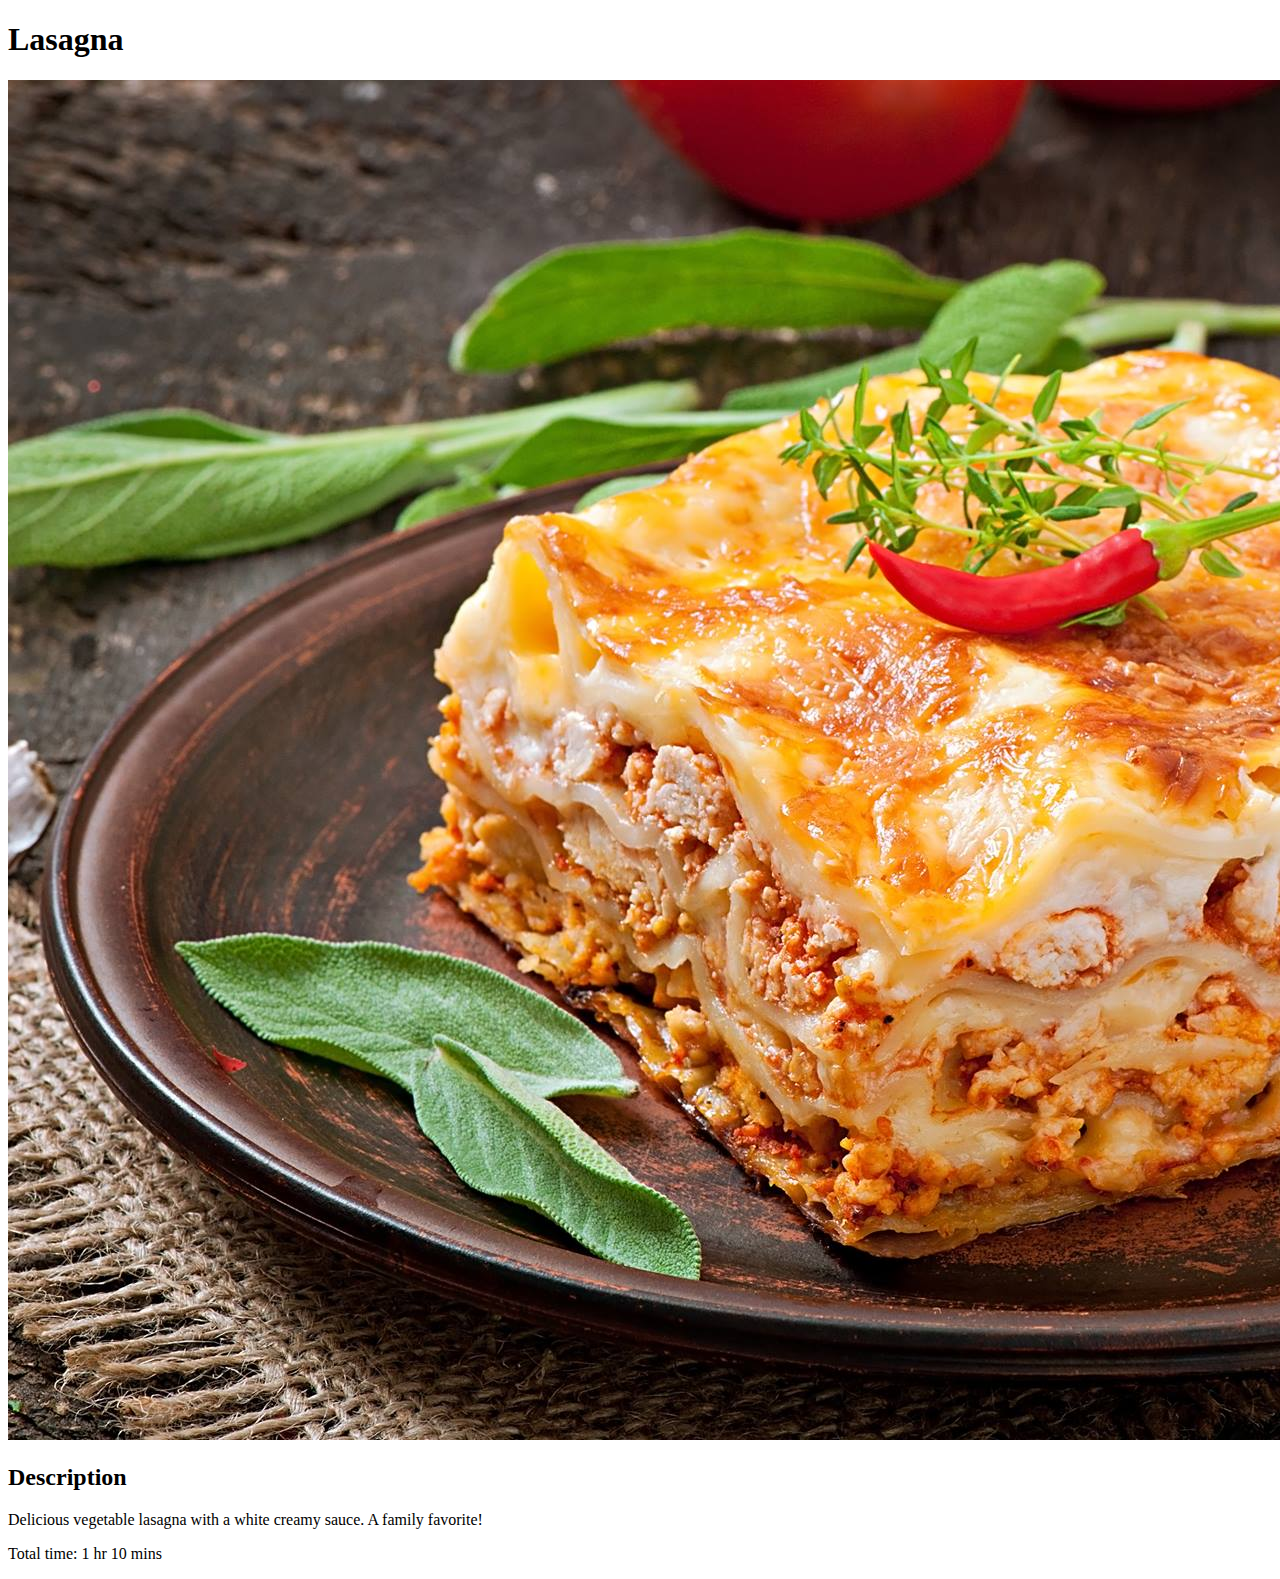
==== recipes/lasagna.html @ c504eb3a "Built two pages Added picture and description for recepie" ====
<!DOCTYPE html>
<html lang="en">
<head>
    <meta charset="UTF-8">
    <meta http-equiv="X-UA-Compatible" content="IE=edge">
    <meta name="viewport" content="width=device-width, initial-scale=1.0">
    <title>Document</title>
</head>
<body>
    <h1>Lasagna</h1>
    <img src="../images/lasagna.jpg">
    <h2>Description</h2>
    <p>Delicious vegetable lasagna with a white creamy sauce. A family favorite!</p>
    <p>Total time: 1 hr 10 mins</p>
</body>
</html>
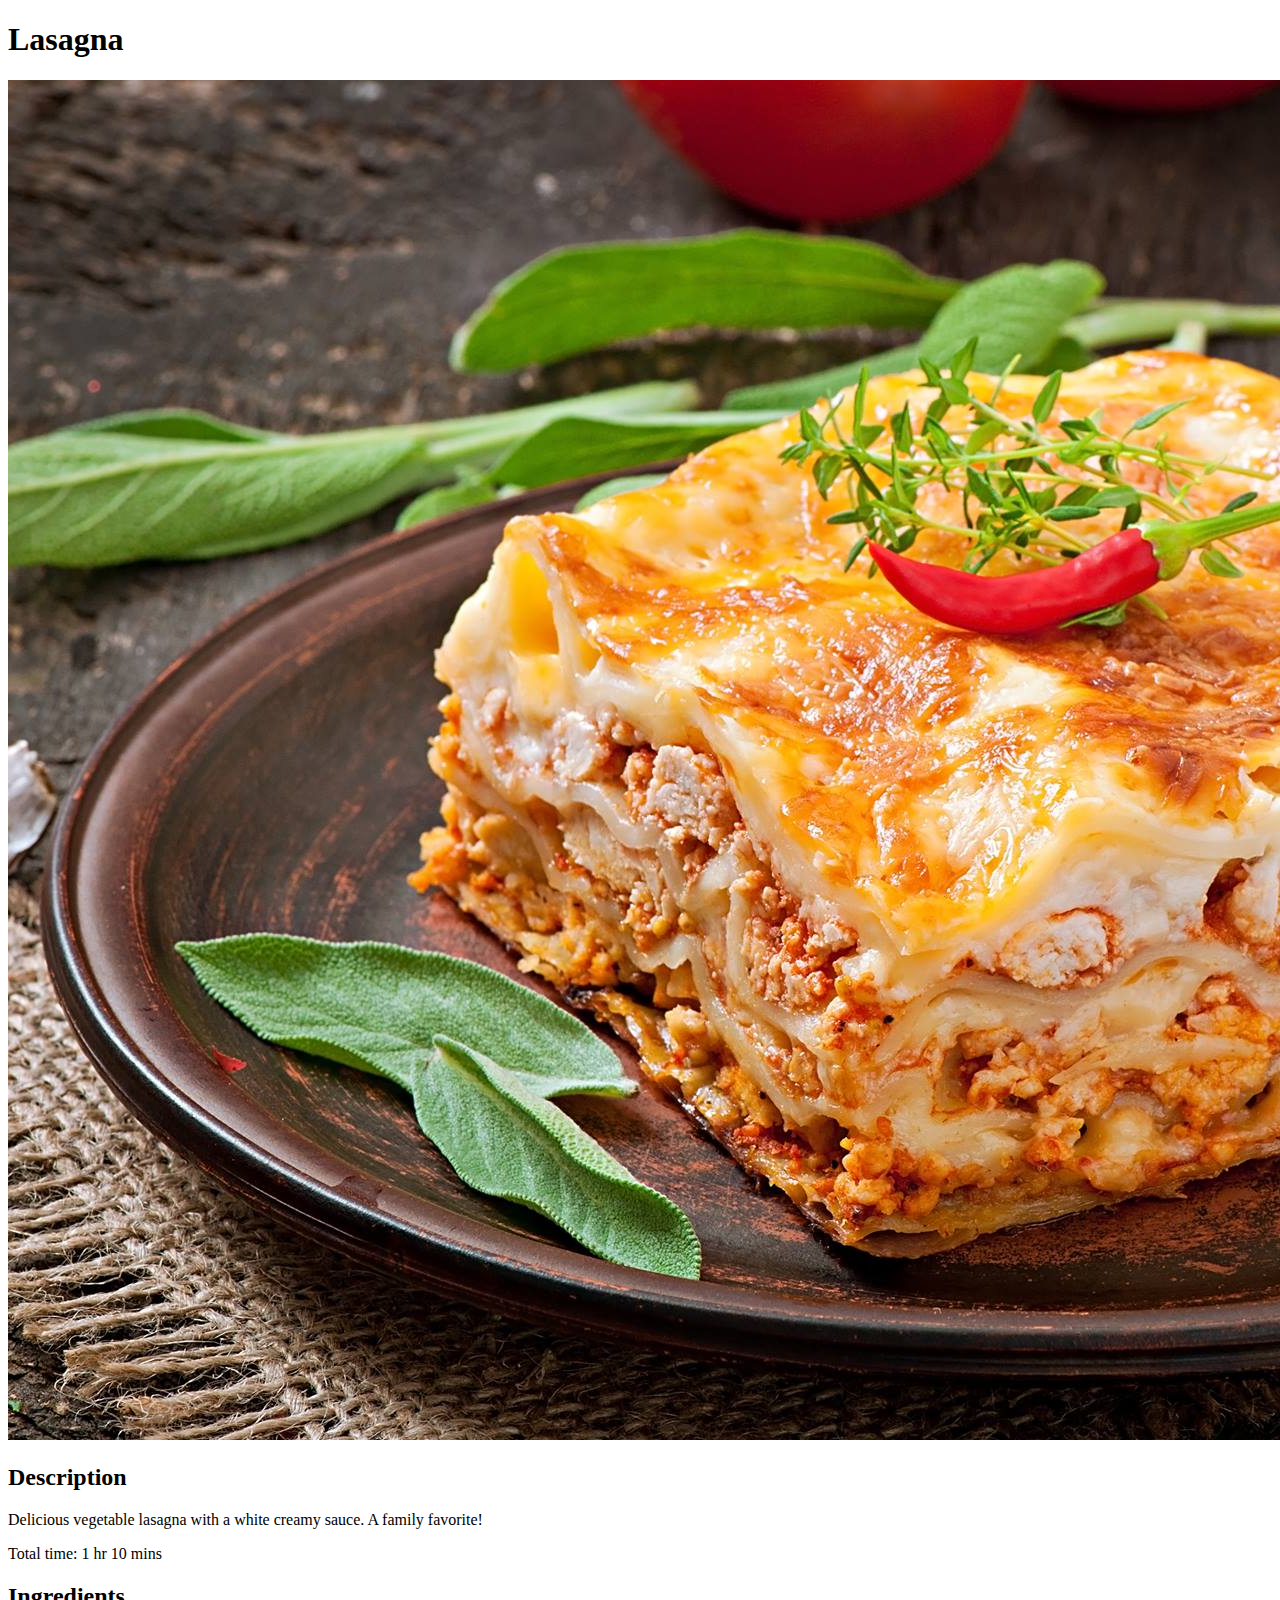
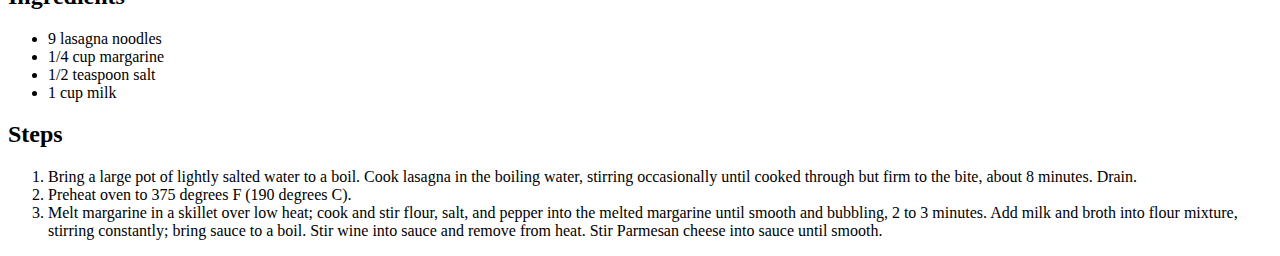
==== commit 26c0e630: "Finished lasagna recepie" ====
--- a/recipes/lasagna.html
+++ b/recipes/lasagna.html
@@ -12,5 +12,18 @@
     <h2>Description</h2>
     <p>Delicious vegetable lasagna with a white creamy sauce. A family favorite!</p>
     <p>Total time: 1 hr 10 mins</p>
+    <h2>Ingredients</h2>
+    <ul>
+        <li>9 lasagna noodles</li>
+        <li>1/4 cup margarine</li>
+        <li>1/2 teaspoon salt</li>
+        <li>1 cup milk</li>
+    </ul>
+    <h2>Steps</h2>
+    <ol>
+        <li>Bring a large pot of lightly salted water to a boil. Cook lasagna in the boiling water, stirring occasionally until cooked through but firm to the bite, about 8 minutes. Drain.</li>
+        <li>Preheat oven to 375 degrees F (190 degrees C).</li>
+        <li>Melt margarine in a skillet over low heat; cook and stir flour, salt, and pepper into the melted margarine until smooth and bubbling, 2 to 3 minutes. Add milk and broth into flour mixture, stirring constantly; bring sauce to a boil. Stir wine into sauce and remove from heat. Stir Parmesan cheese into sauce until smooth.</li>
+    </ol>
 </body>
 </html>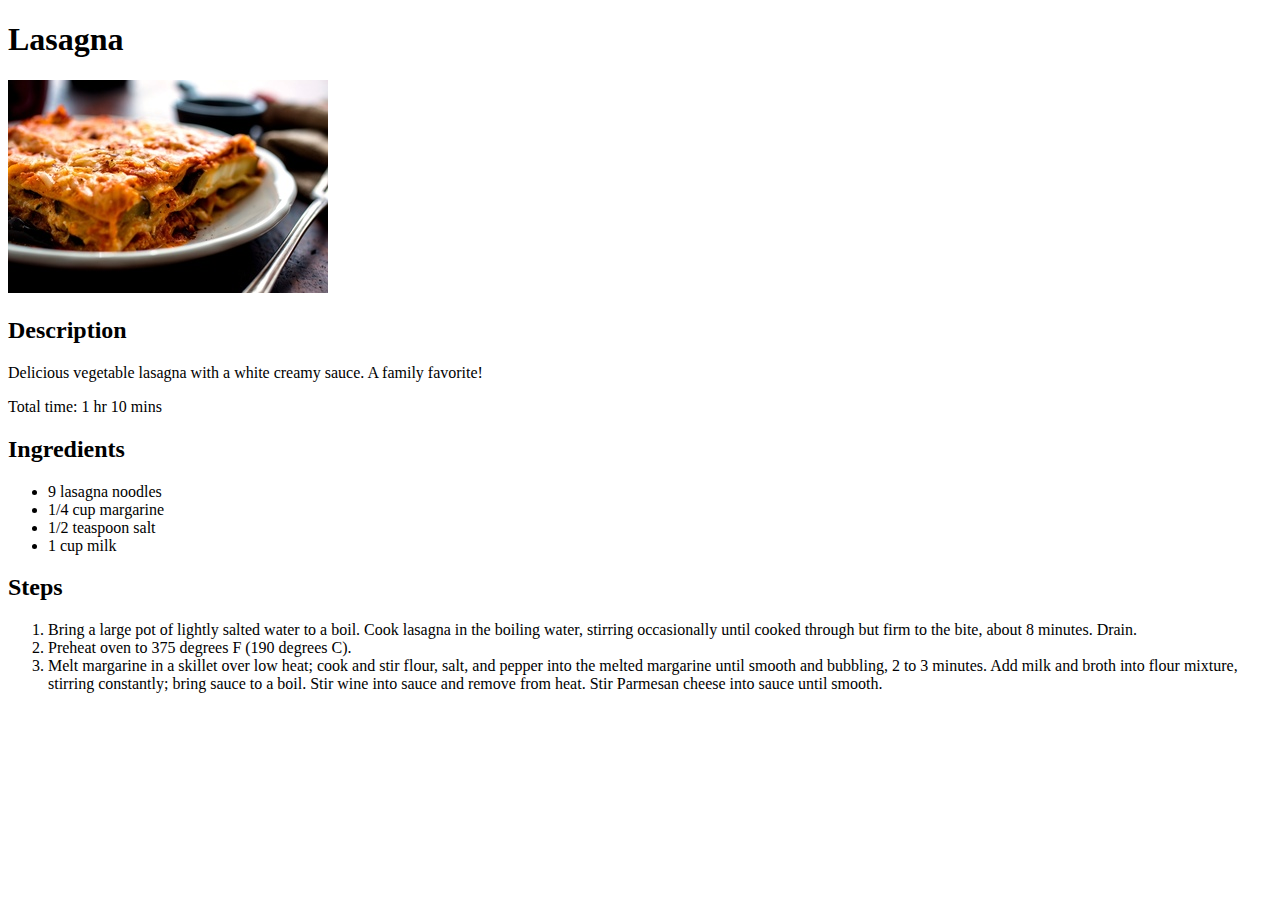
==== commit d094fa4c: "Finished task, added recepie of pizza and salad Changed lasagna picture on less resolution picture A" ====
--- a/recipes/lasagna.html
+++ b/recipes/lasagna.html
@@ -4,11 +4,11 @@
     <meta charset="UTF-8">
     <meta http-equiv="X-UA-Compatible" content="IE=edge">
     <meta name="viewport" content="width=device-width, initial-scale=1.0">
-    <title>Document</title>
+    <title>Lasagna recepie</title>
 </head>
 <body>
     <h1>Lasagna</h1>
-    <img src="../images/lasagna.jpg">
+    <img src="../images/lasagna.jpg" alt="Picture of Lasagna" >
     <h2>Description</h2>
     <p>Delicious vegetable lasagna with a white creamy sauce. A family favorite!</p>
     <p>Total time: 1 hr 10 mins</p>
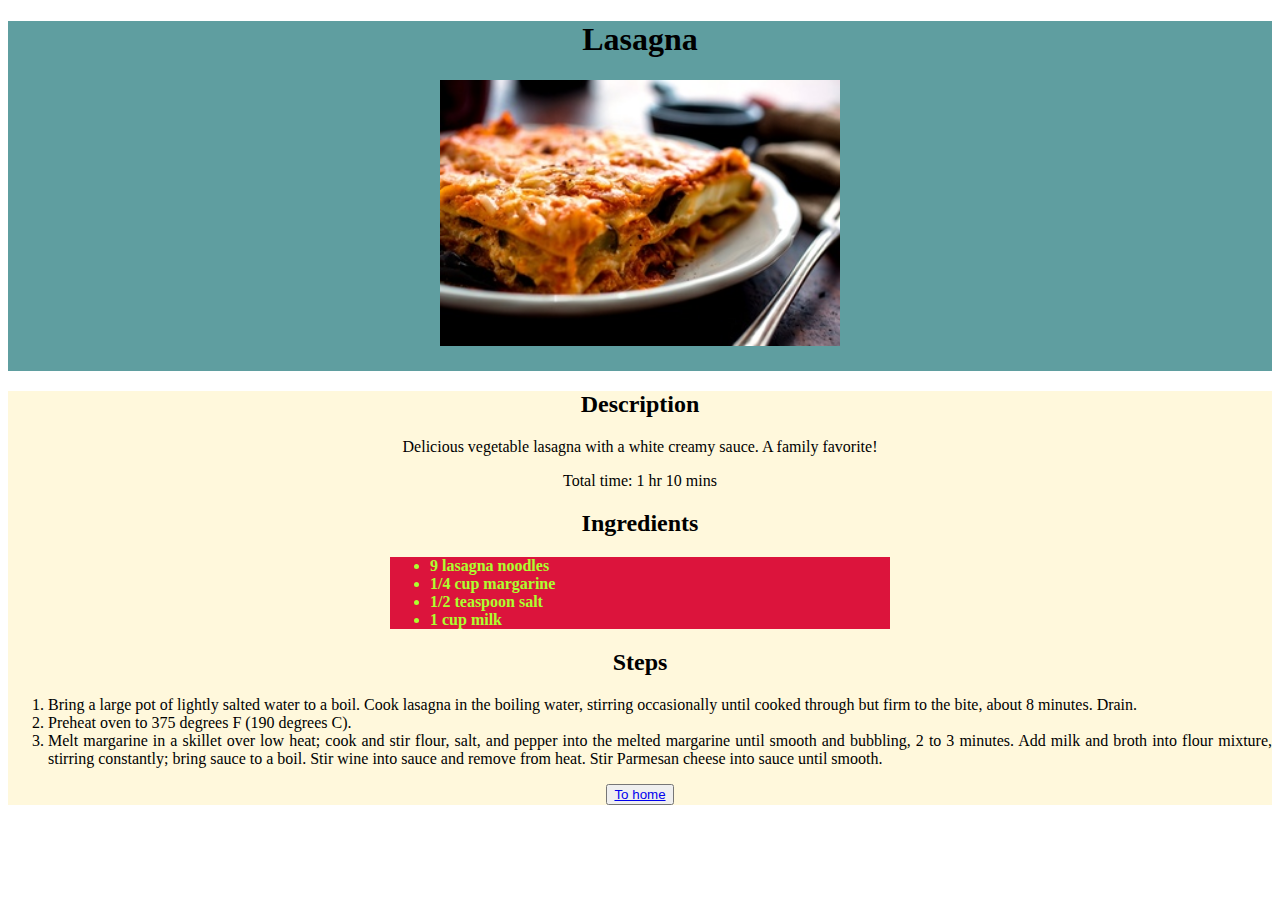
==== commit f21789ce: "added picture for home page   images/home.jpg     connect a css file    	      modified:   index.htm" ====
--- a/recipes/lasagna.html
+++ b/recipes/lasagna.html
@@ -5,25 +5,36 @@
     <meta http-equiv="X-UA-Compatible" content="IE=edge">
     <meta name="viewport" content="width=device-width, initial-scale=1.0">
     <title>Lasagna recepie</title>
+    <link rel="stylesheet" href="../style.css">
 </head>
 <body>
-    <h1>Lasagna</h1>
-    <img src="../images/lasagna.jpg" alt="Picture of Lasagna" >
-    <h2>Description</h2>
-    <p>Delicious vegetable lasagna with a white creamy sauce. A family favorite!</p>
-    <p>Total time: 1 hr 10 mins</p>
-    <h2>Ingredients</h2>
-    <ul>
-        <li>9 lasagna noodles</li>
-        <li>1/4 cup margarine</li>
-        <li>1/2 teaspoon salt</li>
-        <li>1 cup milk</li>
-    </ul>
-    <h2>Steps</h2>
-    <ol>
-        <li>Bring a large pot of lightly salted water to a boil. Cook lasagna in the boiling water, stirring occasionally until cooked through but firm to the bite, about 8 minutes. Drain.</li>
-        <li>Preheat oven to 375 degrees F (190 degrees C).</li>
-        <li>Melt margarine in a skillet over low heat; cook and stir flour, salt, and pepper into the melted margarine until smooth and bubbling, 2 to 3 minutes. Add milk and broth into flour mixture, stirring constantly; bring sauce to a boil. Stir wine into sauce and remove from heat. Stir Parmesan cheese into sauce until smooth.</li>
-    </ol>
+    <div class="top">
+        <h1>Lasagna</h1>
+        <img class="images food" src="../images/lasagna.jpg" alt="Picture of Lasagna" >
+    </div>
+    <div class="bot">
+        <h2>Description</h2>
+            <p>Delicious vegetable lasagna with a white creamy sauce. A family favorite!</p>
+            <p>Total time: 1 hr 10 mins</p>
+        <h2>Ingredients</h2>
+        <div id="ingredients">
+            <ul>
+                <li>9 lasagna noodles</li>
+                <li>1/4 cup margarine</li>
+                <li>1/2 teaspoon salt</li>
+                <li>1 cup milk</li>
+            </ul>
+        </div>
+        <h2>Steps</h2>
+        <div class="bot steps">
+
+            <ol>
+                <li>Bring a large pot of lightly salted water to a boil. Cook lasagna in the boiling water, stirring occasionally until cooked through but firm to the bite, about 8 minutes. Drain.</li>
+                <li>Preheat oven to 375 degrees F (190 degrees C).</li>
+                <li>Melt margarine in a skillet over low heat; cook and stir flour, salt, and pepper into the melted margarine until smooth and bubbling, 2 to 3 minutes. Add milk and broth into flour mixture, stirring constantly; bring sauce to a boil. Stir wine into sauce and remove from heat. Stir Parmesan cheese into sauce until smooth.</li>
+            </ol>
+        </div>
+    <button><a href="../index.html">To home</a></button>
+    </div>
 </body>
 </html>--- a/style.css
+++ b/style.css
@@ -0,0 +1,39 @@
+.clist{
+    background-color: aqua;
+}
+
+.h1, .h2, .h3, .h4
+{
+    font-family:Verdana, Geneva, Tahoma, sans-serif;
+}
+
+.images {
+    width: 400px;
+    height: auto;
+}
+
+.top{
+    text-align:center;
+    background-color: cadetblue;
+    height: 350px;
+    width: 100%;
+    margin:0%
+}
+.bot, .steps {
+    text-align: center;
+    background-color: cornsilk;
+}
+
+.steps {
+    text-align: justify;
+}
+
+#ingredients {
+    margin-left: auto;
+    margin-right: auto;
+    width: 500px;
+    text-align: left;
+    background-color: crimson;
+    color:greenyellow;
+    font-weight: bold;
+}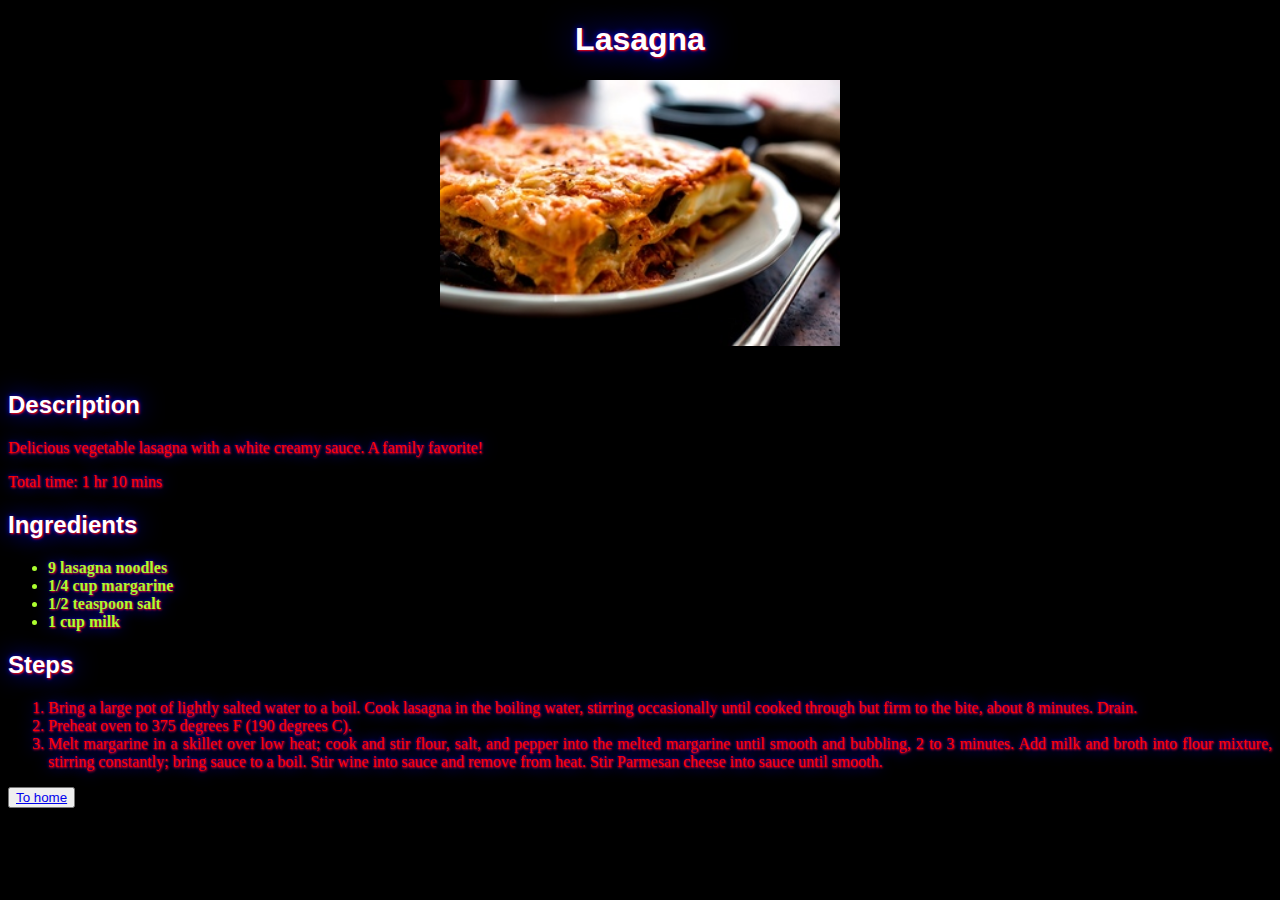
==== commit f78b4b2f: "a little design added lmao" ====
--- a/recipes/lasagna.html
+++ b/recipes/lasagna.html
@@ -7,23 +7,23 @@
     <title>Lasagna recepie</title>
     <link rel="stylesheet" href="../style.css">
 </head>
-<body>
+<body style="background-color: black;">
     <div class="top">
         <h1>Lasagna</h1>
         <img class="images food" src="../images/lasagna.jpg" alt="Picture of Lasagna" >
     </div>
     <div class="bot">
         <h2>Description</h2>
-            <p>Delicious vegetable lasagna with a white creamy sauce. A family favorite!</p>
-            <p>Total time: 1 hr 10 mins</p>
+        <p>Delicious vegetable lasagna with a white creamy sauce. A family favorite!</p>
+        <p>Total time: 1 hr 10 mins</p>
         <h2>Ingredients</h2>
         <div id="ingredients">
-            <ul>
-                <li>9 lasagna noodles</li>
-                <li>1/4 cup margarine</li>
-                <li>1/2 teaspoon salt</li>
-                <li>1 cup milk</li>
-            </ul>
+        <ul>
+            <li>9 lasagna noodles</li>
+            <li>1/4 cup margarine</li>
+            <li>1/2 teaspoon salt</li>
+            <li>1 cup milk</li>
+        </ul>
         </div>
         <h2>Steps</h2>
         <div class="bot steps">
--- a/style.css
+++ b/style.css
@@ -2,9 +2,11 @@
     background-color: aqua;
 }
 
-.h1, .h2, .h3, .h4
+h1, h2, h3, h4
 {
     font-family:Verdana, Geneva, Tahoma, sans-serif;
+    color: #ffffff;
+    text-shadow: 1px 1px 2px red, 0 0 1em blue, 0 0 0.2em blue;
 }
 
 .images {
@@ -14,14 +16,15 @@
 
 .top{
     text-align:center;
-    background-color: cadetblue;
+    background-color: black;
     height: 350px;
     width: 100%;
     margin:0%
 }
 .bot, .steps {
-    text-align: center;
-    background-color: cornsilk;
+    text-shadow: 1px 1px 2px red, 0 0 1em blue, 0 0 0.2em blue;
+    color: rgb(255, 0, 0);
+    background-color:rgb(0, 0, 0);
 }
 
 .steps {
@@ -29,11 +32,8 @@
 }
 
 #ingredients {
-    margin-left: auto;
-    margin-right: auto;
-    width: 500px;
     text-align: left;
-    background-color: crimson;
+    background-color: rgb(0, 0, 0);
     color:greenyellow;
     font-weight: bold;
 }